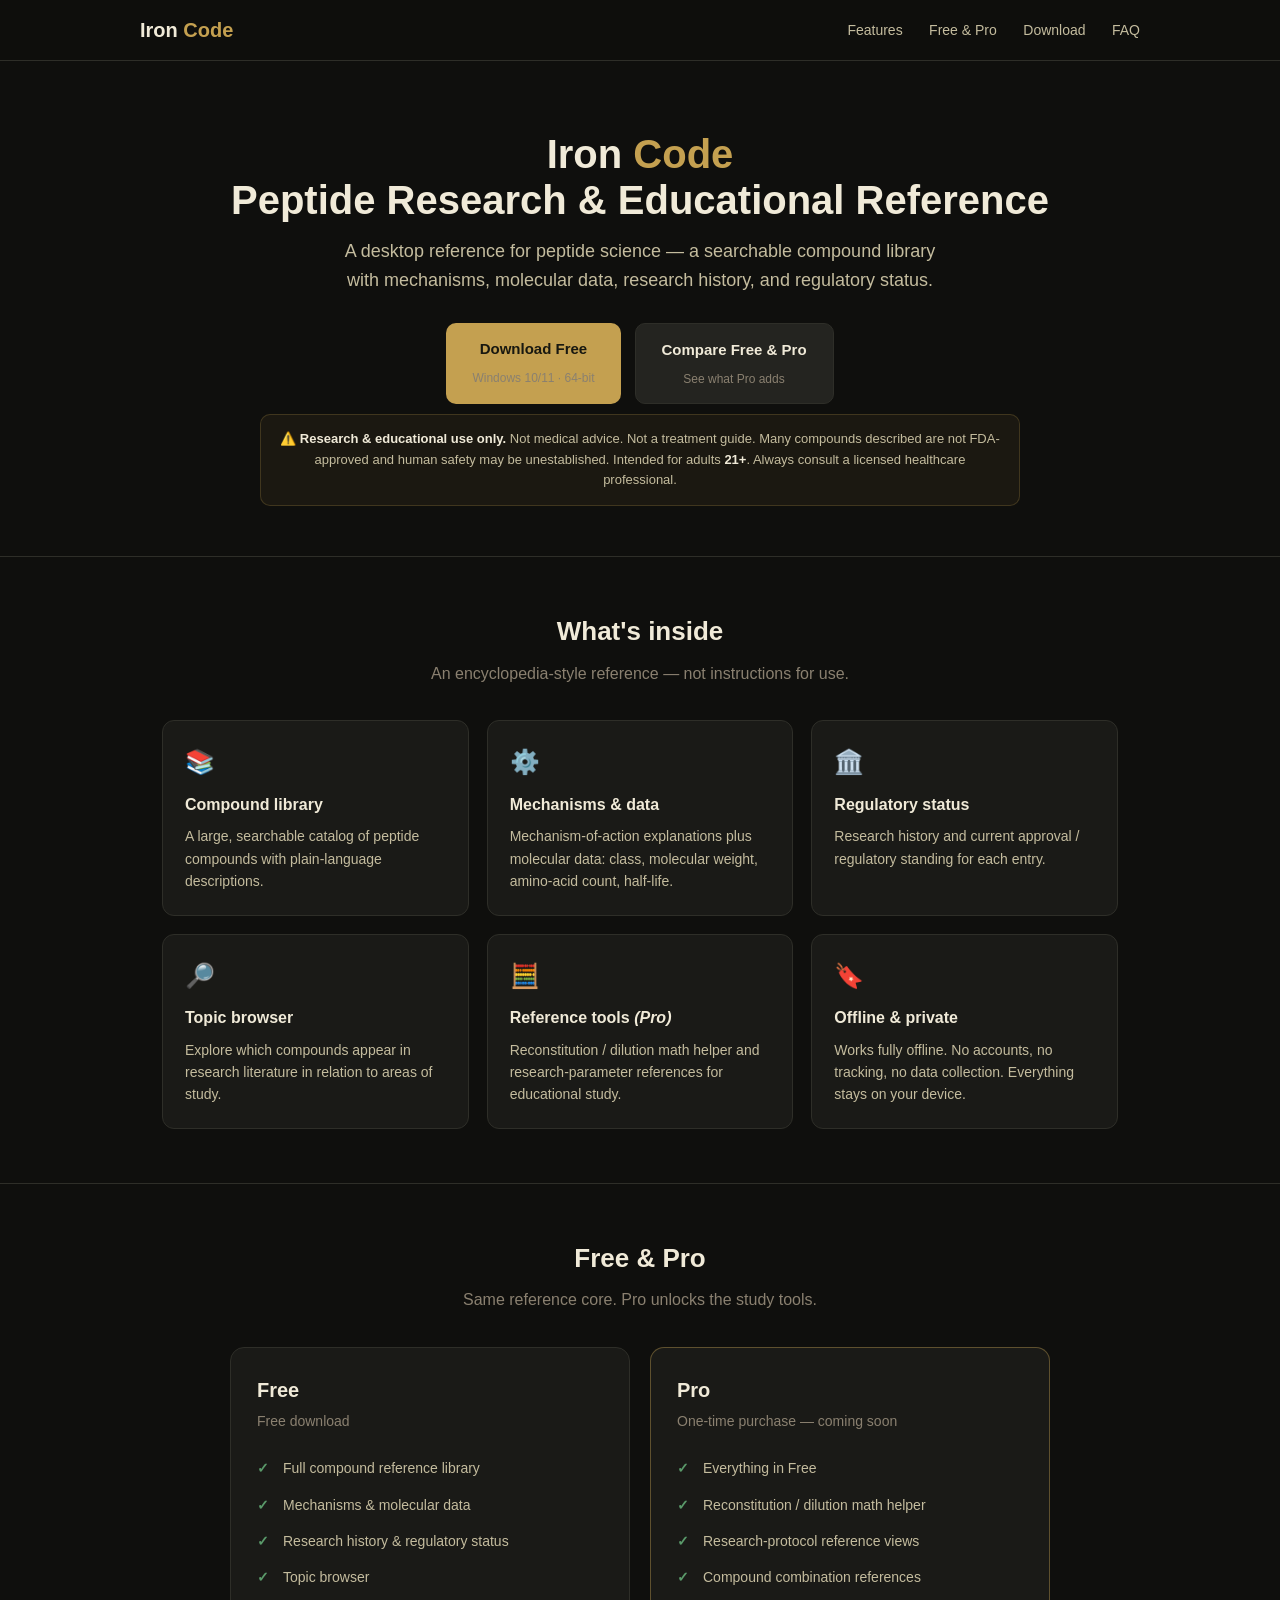
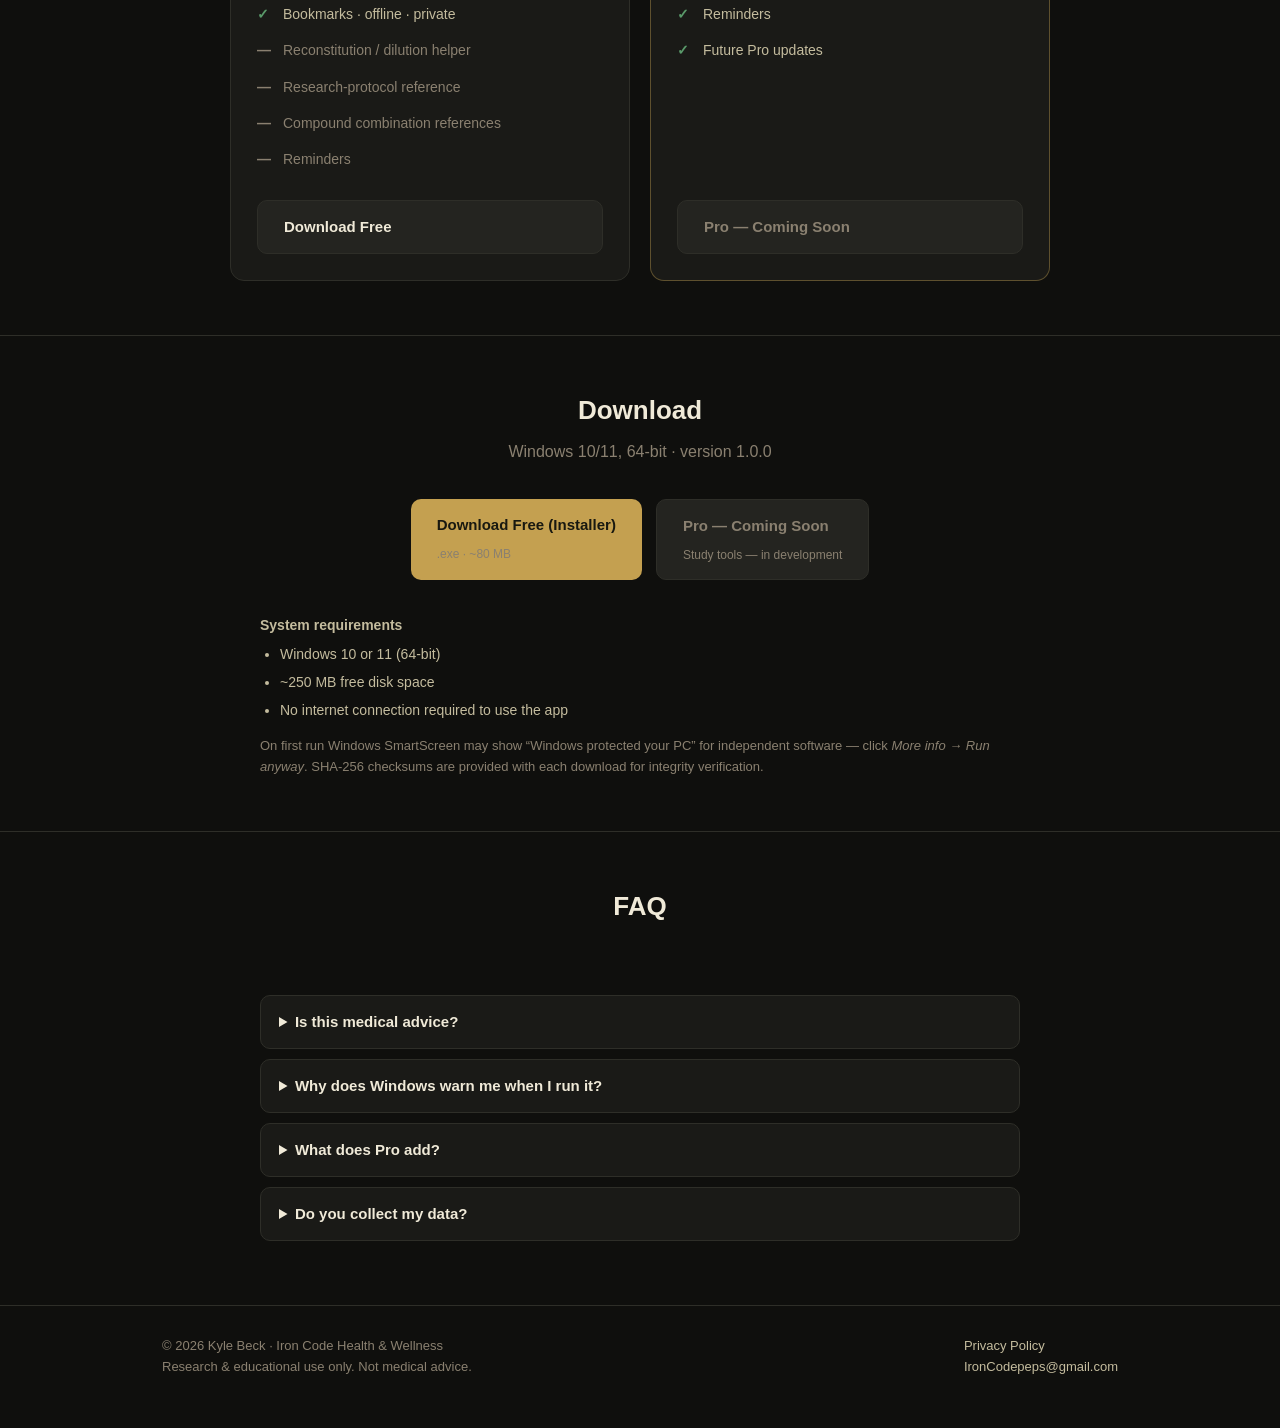
==== index.html @ ab2e9fc1 "Iron Code download site (free launch)" ====
<!DOCTYPE html>
<html lang="en">
<head>
<meta charset="utf-8">
<meta name="viewport" content="width=device-width, initial-scale=1">
<title>Iron Code — Peptide Research &amp; Educational Reference</title>
<meta name="description" content="Iron Code is a desktop reference application for peptide science: compound library, mechanisms, molecular data, and research context. Research and educational use only.">
<!--
  ============================================================
  PLACEHOLDERS TO FILL BEFORE GOING LIVE  (search for "TBD__")
    TBD__FREE_DOWNLOAD_URL   -> direct link to the free installer
                                (e.g. a GitHub Releases asset URL)
    TBD__BUY_URL             -> paid checkout link
                                (Lemon Squeezy / Gumroad / Stripe)
    TBD__VERSION             -> current app version shown to users
  The Free vs Paid feature split below is the recommended default
  (Free = educational reference, Paid = tools). Adjust the two
  <ul> lists in the "compare" section if you change the split.
  ============================================================
-->
<style>
  :root{
    --bg:#0f0f0d; --surface:#1a1a17; --surface2:#242420; --surface3:#2e2e28;
    --accent:#c4a050; --accent2:#d4b468; --text1:#f0ead8; --text2:#c4bc9e;
    --text3:#8a8070; --success:#5a9a6a;
  }
  *{box-sizing:border-box;margin:0;padding:0}
  html{scroll-behavior:smooth}
  body{
    background:var(--bg);color:var(--text1);
    font-family:-apple-system,BlinkMacSystemFont,'Segoe UI',Roboto,sans-serif;
    line-height:1.6;font-size:16px;
  }
  a{color:var(--accent);text-decoration:none}
  .wrap{max-width:1000px;margin:0 auto;padding:0 22px}
  header{
    position:sticky;top:0;z-index:10;backdrop-filter:blur(8px);
    background:rgba(15,15,13,.85);border-bottom:1px solid var(--surface3);
  }
  .nav{display:flex;align-items:center;justify-content:space-between;padding:14px 0}
  .logo{font-size:20px;font-weight:800;color:var(--text1)}
  .logo span{color:var(--accent)}
  .nav-links a{margin-left:22px;color:var(--text2);font-size:14px}
  .nav-links a:hover{color:var(--text1)}

  .hero{text-align:center;padding:70px 0 50px}
  .hero h1{font-size:40px;line-height:1.15;margin-bottom:14px}
  .hero h1 span{color:var(--accent)}
  .hero p.tag{font-size:18px;color:var(--text2);max-width:620px;margin:0 auto 28px}
  .cta{display:flex;gap:14px;justify-content:center;flex-wrap:wrap}
  .btn{
    display:inline-block;padding:14px 26px;border-radius:10px;font-weight:700;
    font-size:15px;cursor:pointer;border:none;transition:transform .08s,opacity .15s;
  }
  .btn:hover{transform:translateY(-1px);opacity:.92}
  .btn-primary{background:var(--accent);color:#181810}
  .btn-secondary{background:var(--surface2);color:var(--text1);border:1px solid var(--surface3)}
  .btn-disabled{background:var(--surface2);color:var(--text3);border:1px solid var(--surface3);cursor:default}
  .btn-disabled:hover{transform:none;opacity:1}
  .btn-sub{display:block;font-size:12px;font-weight:500;color:var(--text3);margin-top:8px}

  .disclaimer{
    background:rgba(196,160,80,.07);border:1px solid rgba(196,160,80,.22);
    border-radius:10px;padding:14px 18px;margin:10px auto 0;max-width:760px;
    font-size:13px;color:var(--text2)
  }
  .disclaimer strong{color:var(--text1)}

  section{padding:54px 0;border-top:1px solid var(--surface3)}
  h2{font-size:26px;margin-bottom:8px;text-align:center}
  .sub{color:var(--text3);text-align:center;margin-bottom:34px}

  .grid{display:grid;grid-template-columns:repeat(3,1fr);gap:18px}
  .card{
    background:var(--surface);border:1px solid var(--surface3);
    border-radius:12px;padding:22px
  }
  .card h3{font-size:16px;margin-bottom:8px;color:var(--text1)}
  .card p{font-size:14px;color:var(--text2)}
  .card .ic{font-size:24px;margin-bottom:10px}

  .compare{display:grid;grid-template-columns:1fr 1fr;gap:20px;max-width:820px;margin:0 auto}
  .tier{
    background:var(--surface);border:1px solid var(--surface3);
    border-radius:14px;padding:26px;display:flex;flex-direction:column
  }
  .tier.pro{border-color:rgba(196,160,80,.4)}
  .tier h3{font-size:20px;margin-bottom:4px}
  .tier .price{font-size:14px;color:var(--text3);margin-bottom:18px}
  .tier ul{list-style:none;margin:0 0 22px;flex:1}
  .tier li{font-size:14px;color:var(--text2);padding:7px 0 7px 26px;position:relative}
  .tier li::before{content:'✓';color:var(--success);position:absolute;left:0;font-weight:700}
  .tier li.no{color:var(--text3)}
  .tier li.no::before{content:'—';color:var(--text3)}

  .req{max-width:760px;margin:0 auto;font-size:14px;color:var(--text2)}
  .req li{margin:6px 0 6px 20px}
  .faq{max-width:760px;margin:0 auto}
  .faq details{
    background:var(--surface);border:1px solid var(--surface3);
    border-radius:10px;padding:14px 18px;margin-bottom:10px
  }
  .faq summary{cursor:pointer;font-weight:600;color:var(--text1);font-size:15px}
  .faq p{font-size:14px;color:var(--text2);margin-top:10px}

  footer{border-top:1px solid var(--surface3);padding:30px 0 50px;color:var(--text3);font-size:13px}
  footer a{color:var(--text2)}
  .foot-grid{display:flex;justify-content:space-between;flex-wrap:wrap;gap:16px}

  @media(max-width:760px){
    .grid{grid-template-columns:1fr}
    .compare{grid-template-columns:1fr}
    .hero h1{font-size:30px}
    .nav-links{display:none}
  }
</style>
</head>
<body>

<header>
  <div class="wrap nav">
    <div class="logo">Iron <span>Code</span></div>
    <nav class="nav-links">
      <a href="#features">Features</a>
      <a href="#pricing">Free &amp; Pro</a>
      <a href="#download">Download</a>
      <a href="#faq">FAQ</a>
    </nav>
  </div>
</header>

<main>

  <!-- HERO -->
  <div class="wrap hero">
    <h1>Iron <span>Code</span><br>Peptide Research &amp; Educational Reference</h1>
    <p class="tag">A desktop reference for peptide science — a searchable
      compound library with mechanisms, molecular data, research history,
      and regulatory status.</p>
    <div class="cta">
      <a class="btn btn-primary" href="#download">
        Download Free
        <span class="btn-sub">Windows 10/11 · 64-bit</span>
      </a>
      <a class="btn btn-secondary" href="#pricing">
        Compare Free &amp; Pro
        <span class="btn-sub">See what Pro adds</span>
      </a>
    </div>
    <div class="disclaimer">
      ⚠️ <strong>Research &amp; educational use only.</strong> Not medical
      advice. Not a treatment guide. Many compounds described are not
      FDA-approved and human safety may be unestablished. Intended for
      adults <strong>21+</strong>. Always consult a licensed healthcare
      professional.
    </div>
  </div>

  <!-- FEATURES -->
  <section id="features">
    <div class="wrap">
      <h2>What's inside</h2>
      <p class="sub">An encyclopedia-style reference — not instructions for use.</p>
      <div class="grid">
        <div class="card"><div class="ic">📚</div><h3>Compound library</h3>
          <p>A large, searchable catalog of peptide compounds with
          plain-language descriptions.</p></div>
        <div class="card"><div class="ic">⚙️</div><h3>Mechanisms &amp; data</h3>
          <p>Mechanism-of-action explanations plus molecular data: class,
          molecular weight, amino-acid count, half-life.</p></div>
        <div class="card"><div class="ic">🏛️</div><h3>Regulatory status</h3>
          <p>Research history and current approval / regulatory standing
          for each entry.</p></div>
        <div class="card"><div class="ic">🔎</div><h3>Topic browser</h3>
          <p>Explore which compounds appear in research literature in
          relation to areas of study.</p></div>
        <div class="card"><div class="ic">🧮</div><h3>Reference tools <em>(Pro)</em></h3>
          <p>Reconstitution / dilution math helper and research-parameter
          references for educational study.</p></div>
        <div class="card"><div class="ic">🔖</div><h3>Offline &amp; private</h3>
          <p>Works fully offline. No accounts, no tracking, no data
          collection. Everything stays on your device.</p></div>
      </div>
    </div>
  </section>

  <!-- PRICING / FREE vs PRO -->
  <section id="pricing">
    <div class="wrap">
      <h2>Free &amp; Pro</h2>
      <p class="sub">Same reference core. Pro unlocks the study tools.</p>
      <!-- ADJUST THESE TWO LISTS IF THE FREE/PAID SPLIT CHANGES -->
      <div class="compare">
        <div class="tier">
          <h3>Free</h3>
          <div class="price">Free download</div>
          <ul>
            <li>Full compound reference library</li>
            <li>Mechanisms &amp; molecular data</li>
            <li>Research history &amp; regulatory status</li>
            <li>Topic browser</li>
            <li>Bookmarks · offline · private</li>
            <li class="no">Reconstitution / dilution helper</li>
            <li class="no">Research-protocol reference</li>
            <li class="no">Compound combination references</li>
            <li class="no">Reminders</li>
          </ul>
          <a class="btn btn-secondary" href="#download">Download Free</a>
        </div>
        <div class="tier pro">
          <h3>Pro</h3>
          <div class="price">One-time purchase — coming soon</div>
          <ul>
            <li>Everything in Free</li>
            <li>Reconstitution / dilution math helper</li>
            <li>Research-protocol reference views</li>
            <li>Compound combination references</li>
            <li>Reminders</li>
            <li>Future Pro updates</li>
          </ul>
          <!-- PAID-CTA: when checkout is ready, restore the line below and remove the "Coming soon" span:
          <a class="btn btn-primary" href="TBD__BUY_URL">Get Pro</a> -->
          <span class="btn btn-disabled">Pro — Coming Soon</span>
        </div>
      </div>
    </div>
  </section>

  <!-- DOWNLOAD -->
  <section id="download">
    <div class="wrap">
      <h2>Download</h2>
      <p class="sub">Windows 10/11, 64-bit · version 1.0.0</p>
      <div class="cta">
        <a class="btn btn-primary" href="https://github.com/ironcodepeps/iron-code-releases/releases/latest/download/IronCode-Free-Setup.exe">
          Download Free (Installer)
          <span class="btn-sub">.exe · ~80 MB</span>
        </a>
        <!-- PAID-CTA: when checkout is ready, restore the anchor below and remove the "Coming soon" span:
        <a class="btn btn-secondary" href="TBD__BUY_URL">Get Pro<span class="btn-sub">Unlocks study tools</span></a> -->
        <span class="btn btn-disabled">
          Pro — Coming Soon
          <span class="btn-sub">Study tools — in development</span>
        </span>
      </div>
      <div style="margin-top:34px" class="req">
        <strong>System requirements</strong>
        <ul>
          <li>Windows 10 or 11 (64-bit)</li>
          <li>~250 MB free disk space</li>
          <li>No internet connection required to use the app</li>
        </ul>
        <p style="margin-top:14px;color:var(--text3);font-size:13px">
          On first run Windows SmartScreen may show
          “Windows protected your PC” for independent software — click
          <em>More info → Run anyway</em>. SHA-256 checksums are provided
          with each download for integrity verification.
        </p>
      </div>
    </div>
  </section>

  <!-- FAQ -->
  <section id="faq">
    <div class="wrap">
      <h2>FAQ</h2>
      <p class="sub">&nbsp;</p>
      <div class="faq">
        <details>
          <summary>Is this medical advice?</summary>
          <p>No. Iron Code is a research and educational reference only.
          It is not medical advice, not a treatment guide, and not a
          substitute for a licensed healthcare professional. Many
          compounds described are not FDA-approved. It is intended for
          adults 21 or older.</p>
        </details>
        <details>
          <summary>Why does Windows warn me when I run it?</summary>
          <p>Independent software without an expensive code-signing
          reputation triggers SmartScreen’s “Windows protected your PC”
          prompt. Click <em>More info → Run anyway</em>. Verify the
          download with the provided SHA-256 checksum if you want
          assurance the file is intact.</p>
        </details>
        <details>
          <summary>What does Pro add?</summary>
          <p>Pro (coming soon) will unlock the study tools
          (reconstitution/dilution math helper, research-protocol
          reference views, compound combination references, and
          reminders). The full reference library is available now in the
          free version.</p>
        </details>
        <details>
          <summary>Do you collect my data?</summary>
          <p>No. The app works fully offline with no accounts, analytics,
          or tracking. See the
          <a href="https://ironcodepeps.github.io/iron-code-privacy/">privacy policy</a>.</p>
        </details>
      </div>
    </div>
  </section>

</main>

<footer>
  <div class="wrap foot-grid">
    <div>© 2026 Kyle Beck · Iron Code Health &amp; Wellness<br>
      Research &amp; educational use only. Not medical advice.</div>
    <div>
      <a href="https://ironcodepeps.github.io/iron-code-privacy/">Privacy Policy</a><br>
      <a href="mailto:IronCodepeps@gmail.com">IronCodepeps@gmail.com</a>
    </div>
  </div>
</footer>

</body>
</html>
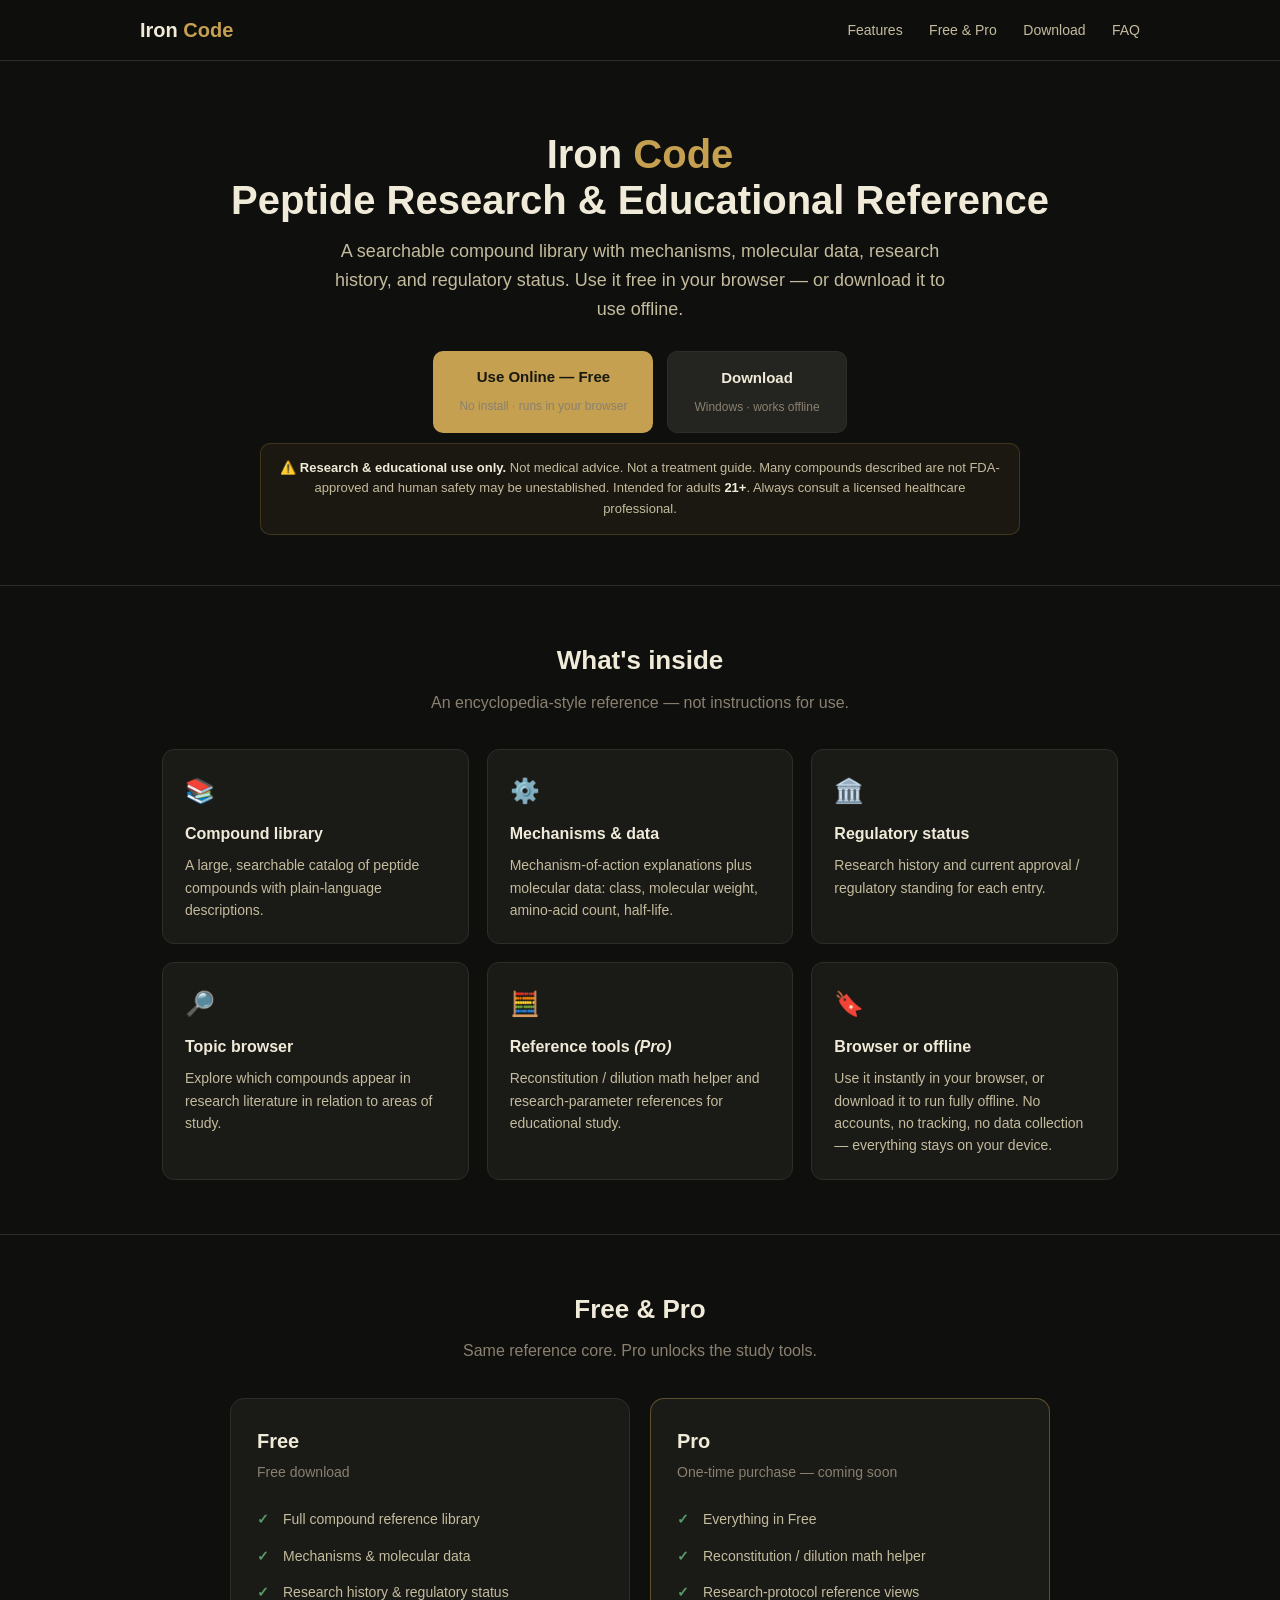
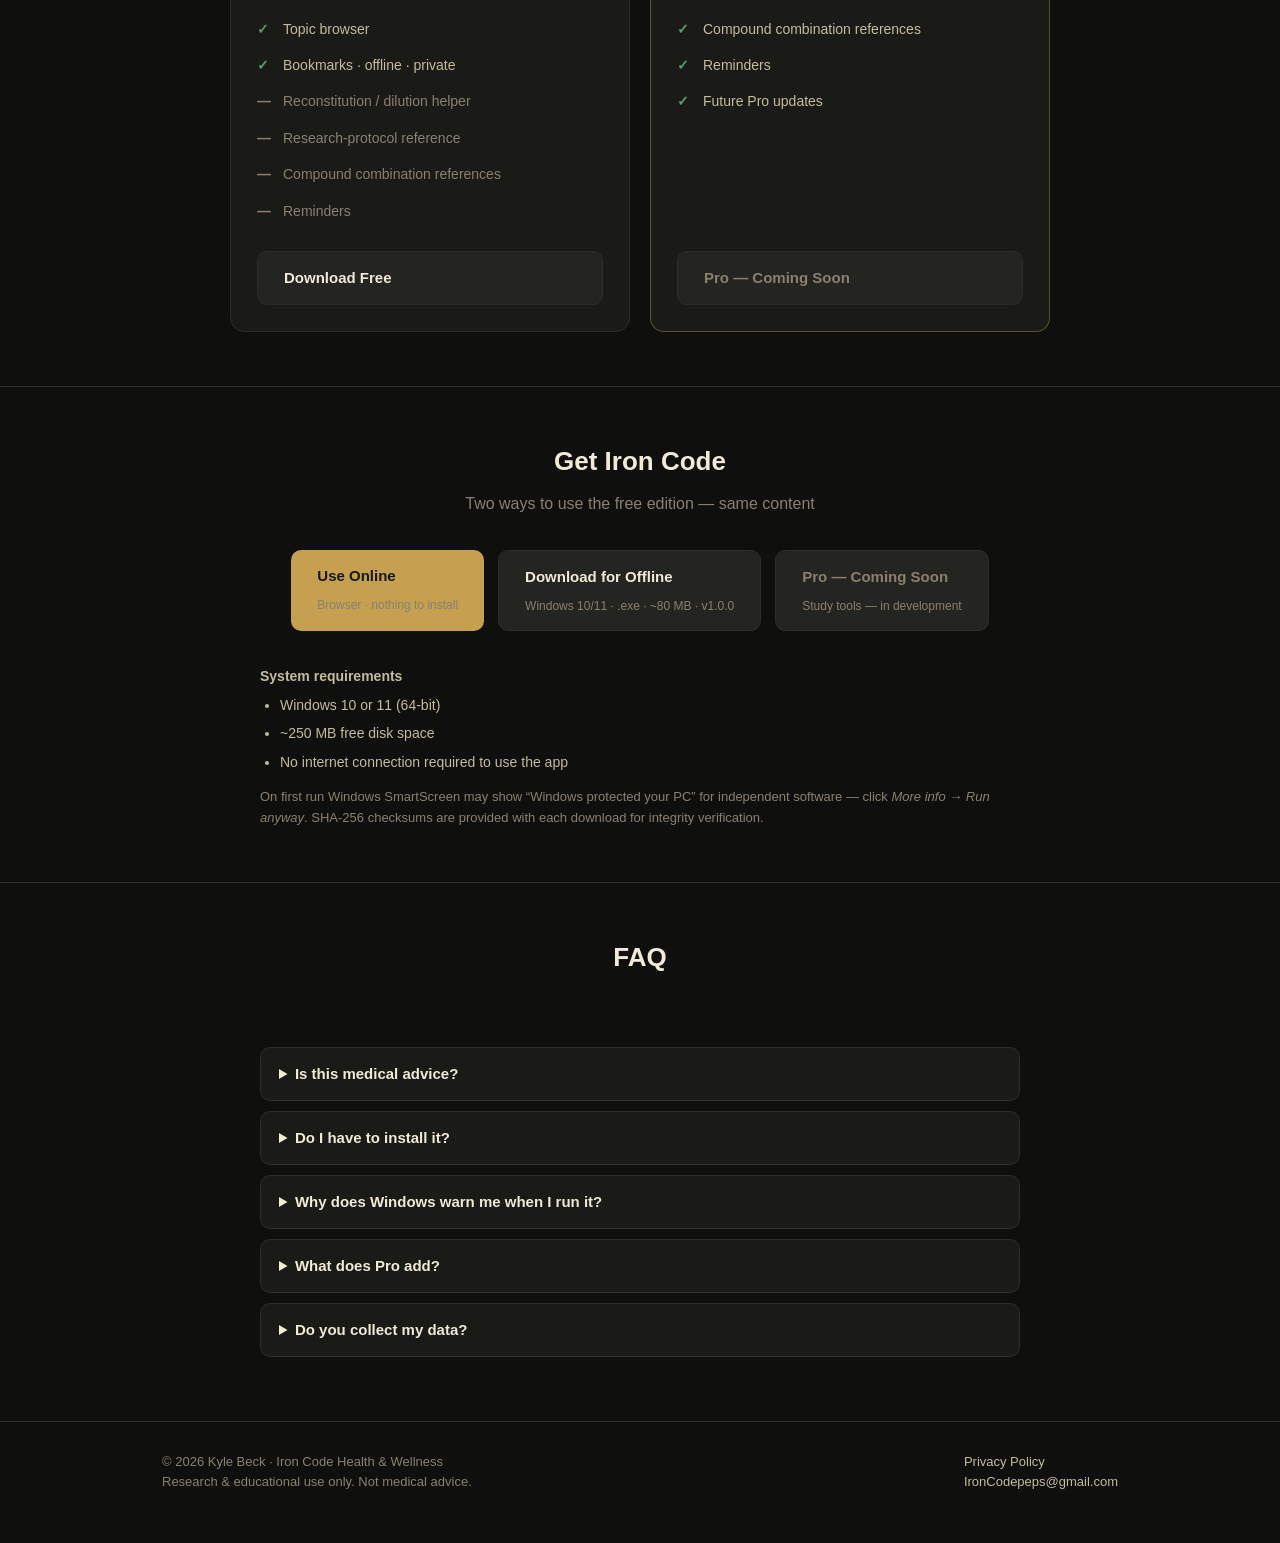
==== commit 6f9fb3ab: "Add hosted free web app at /app/ + dual online/download CTAs" ====
--- a/index.html
+++ b/index.html
@@ -134,17 +134,17 @@
   <!-- HERO -->
   <div class="wrap hero">
     <h1>Iron <span>Code</span><br>Peptide Research &amp; Educational Reference</h1>
-    <p class="tag">A desktop reference for peptide science — a searchable
-      compound library with mechanisms, molecular data, research history,
-      and regulatory status.</p>
+    <p class="tag">A searchable compound library with mechanisms,
+      molecular data, research history, and regulatory status.
+      Use it free in your browser — or download it to use offline.</p>
     <div class="cta">
-      <a class="btn btn-primary" href="#download">
-        Download Free
-        <span class="btn-sub">Windows 10/11 · 64-bit</span>
+      <a class="btn btn-primary" href="app/">
+        Use Online — Free
+        <span class="btn-sub">No install · runs in your browser</span>
       </a>
-      <a class="btn btn-secondary" href="#pricing">
-        Compare Free &amp; Pro
-        <span class="btn-sub">See what Pro adds</span>
+      <a class="btn btn-secondary" href="#download">
+        Download
+        <span class="btn-sub">Windows · works offline</span>
       </a>
     </div>
     <div class="disclaimer">
@@ -177,9 +177,10 @@
         <div class="card"><div class="ic">🧮</div><h3>Reference tools <em>(Pro)</em></h3>
           <p>Reconstitution / dilution math helper and research-parameter
           references for educational study.</p></div>
-        <div class="card"><div class="ic">🔖</div><h3>Offline &amp; private</h3>
-          <p>Works fully offline. No accounts, no tracking, no data
-          collection. Everything stays on your device.</p></div>
+        <div class="card"><div class="ic">🔖</div><h3>Browser or offline</h3>
+          <p>Use it instantly in your browser, or download it to run
+          fully offline. No accounts, no tracking, no data collection —
+          everything stays on your device.</p></div>
       </div>
     </div>
   </section>
@@ -229,12 +230,16 @@
   <!-- DOWNLOAD -->
   <section id="download">
     <div class="wrap">
-      <h2>Download</h2>
-      <p class="sub">Windows 10/11, 64-bit · version 1.0.0</p>
+      <h2>Get Iron Code</h2>
+      <p class="sub">Two ways to use the free edition — same content</p>
       <div class="cta">
-        <a class="btn btn-primary" href="https://github.com/ironcodepeps/iron-code-releases/releases/latest/download/IronCode-Free-Setup.exe">
-          Download Free (Installer)
-          <span class="btn-sub">.exe · ~80 MB</span>
+        <a class="btn btn-primary" href="app/">
+          Use Online
+          <span class="btn-sub">Browser · nothing to install</span>
+        </a>
+        <a class="btn btn-secondary" href="https://github.com/ironcodepeps/iron-code-releases/releases/latest/download/IronCode-Free-Setup.exe">
+          Download for Offline
+          <span class="btn-sub">Windows 10/11 · .exe · ~80 MB · v1.0.0</span>
         </a>
         <!-- PAID-CTA: when checkout is ready, restore the anchor below and remove the "Coming soon" span:
         <a class="btn btn-secondary" href="TBD__BUY_URL">Get Pro<span class="btn-sub">Unlocks study tools</span></a> -->
@@ -275,6 +280,13 @@
           adults 21 or older.</p>
         </details>
         <details>
+          <summary>Do I have to install it?</summary>
+          <p>No. You can use the full free edition directly in your
+          browser — nothing to install. The download is only if you want
+          to run it offline as a desktop app. Both are the same free
+          edition with the same content.</p>
+        </details>
+        <details>
           <summary>Why does Windows warn me when I run it?</summary>
           <p>Independent software without an expensive code-signing
           reputation triggers SmartScreen’s “Windows protected your PC”
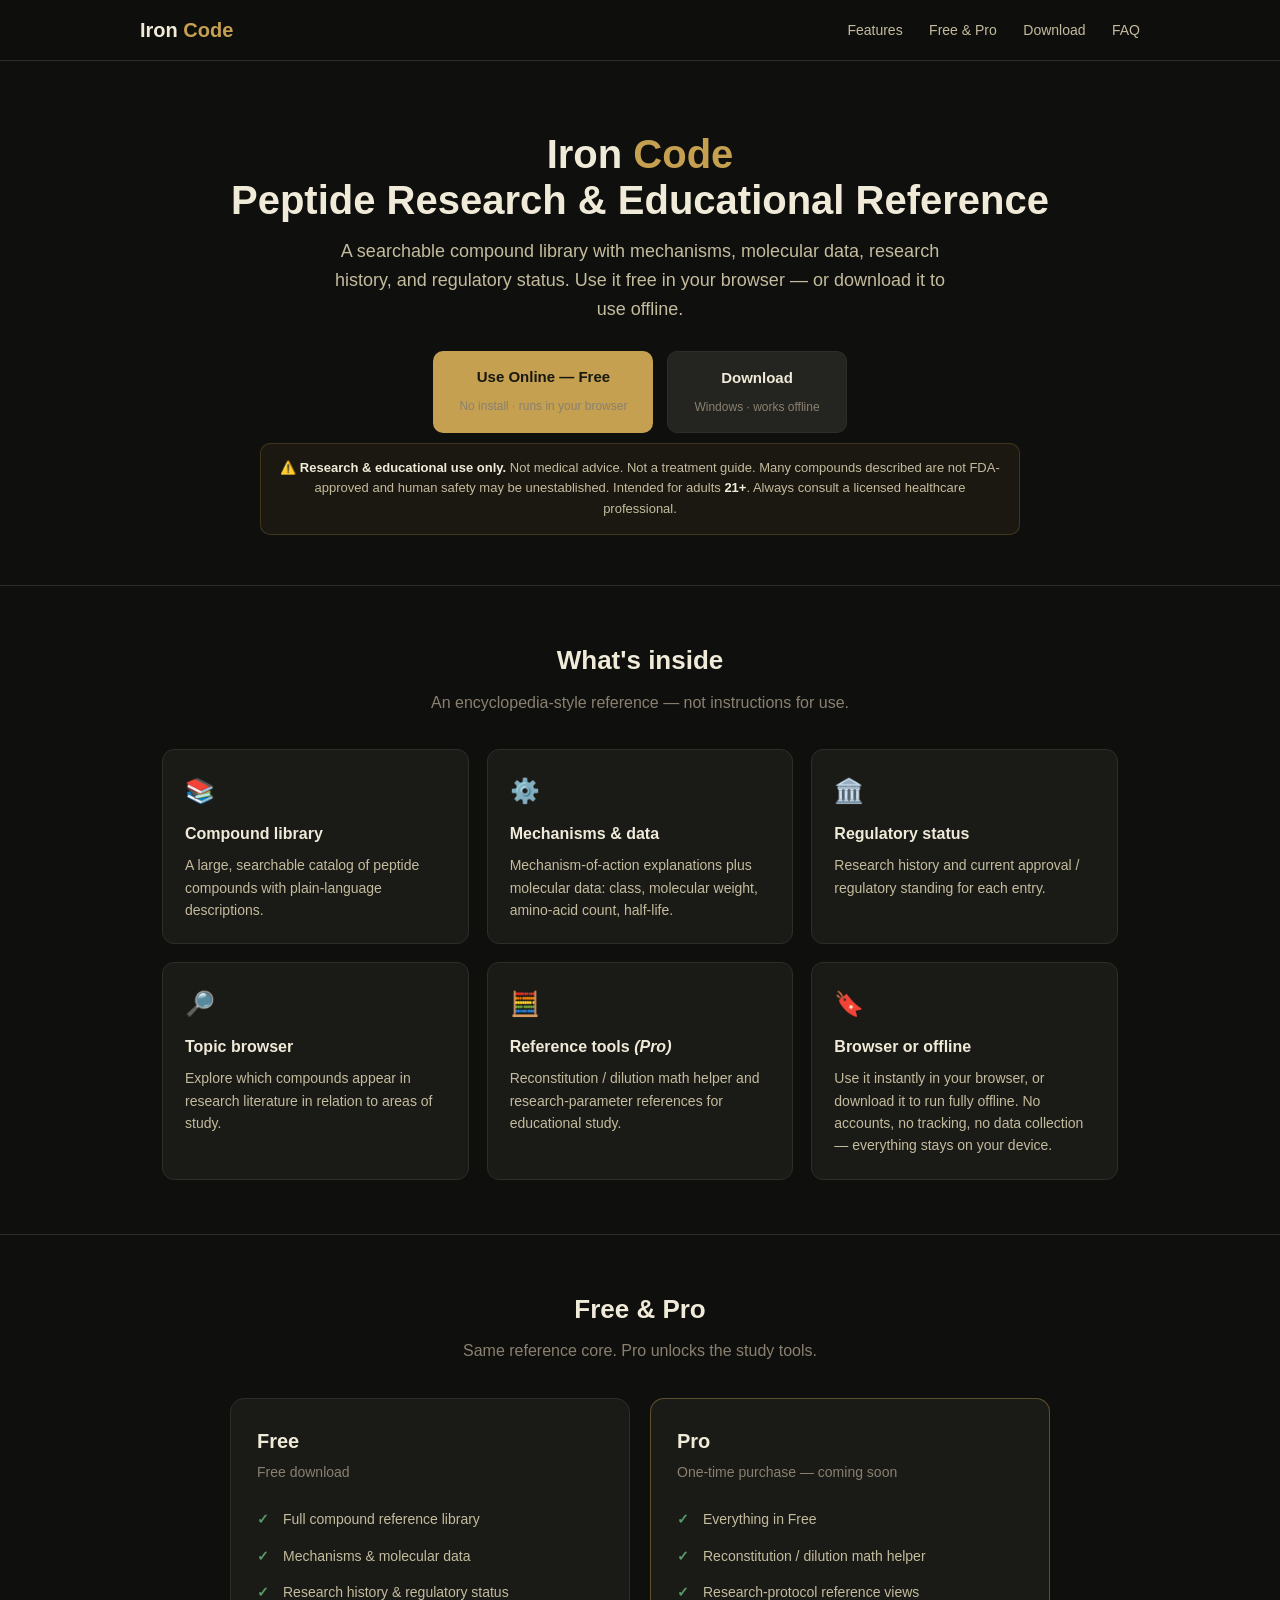
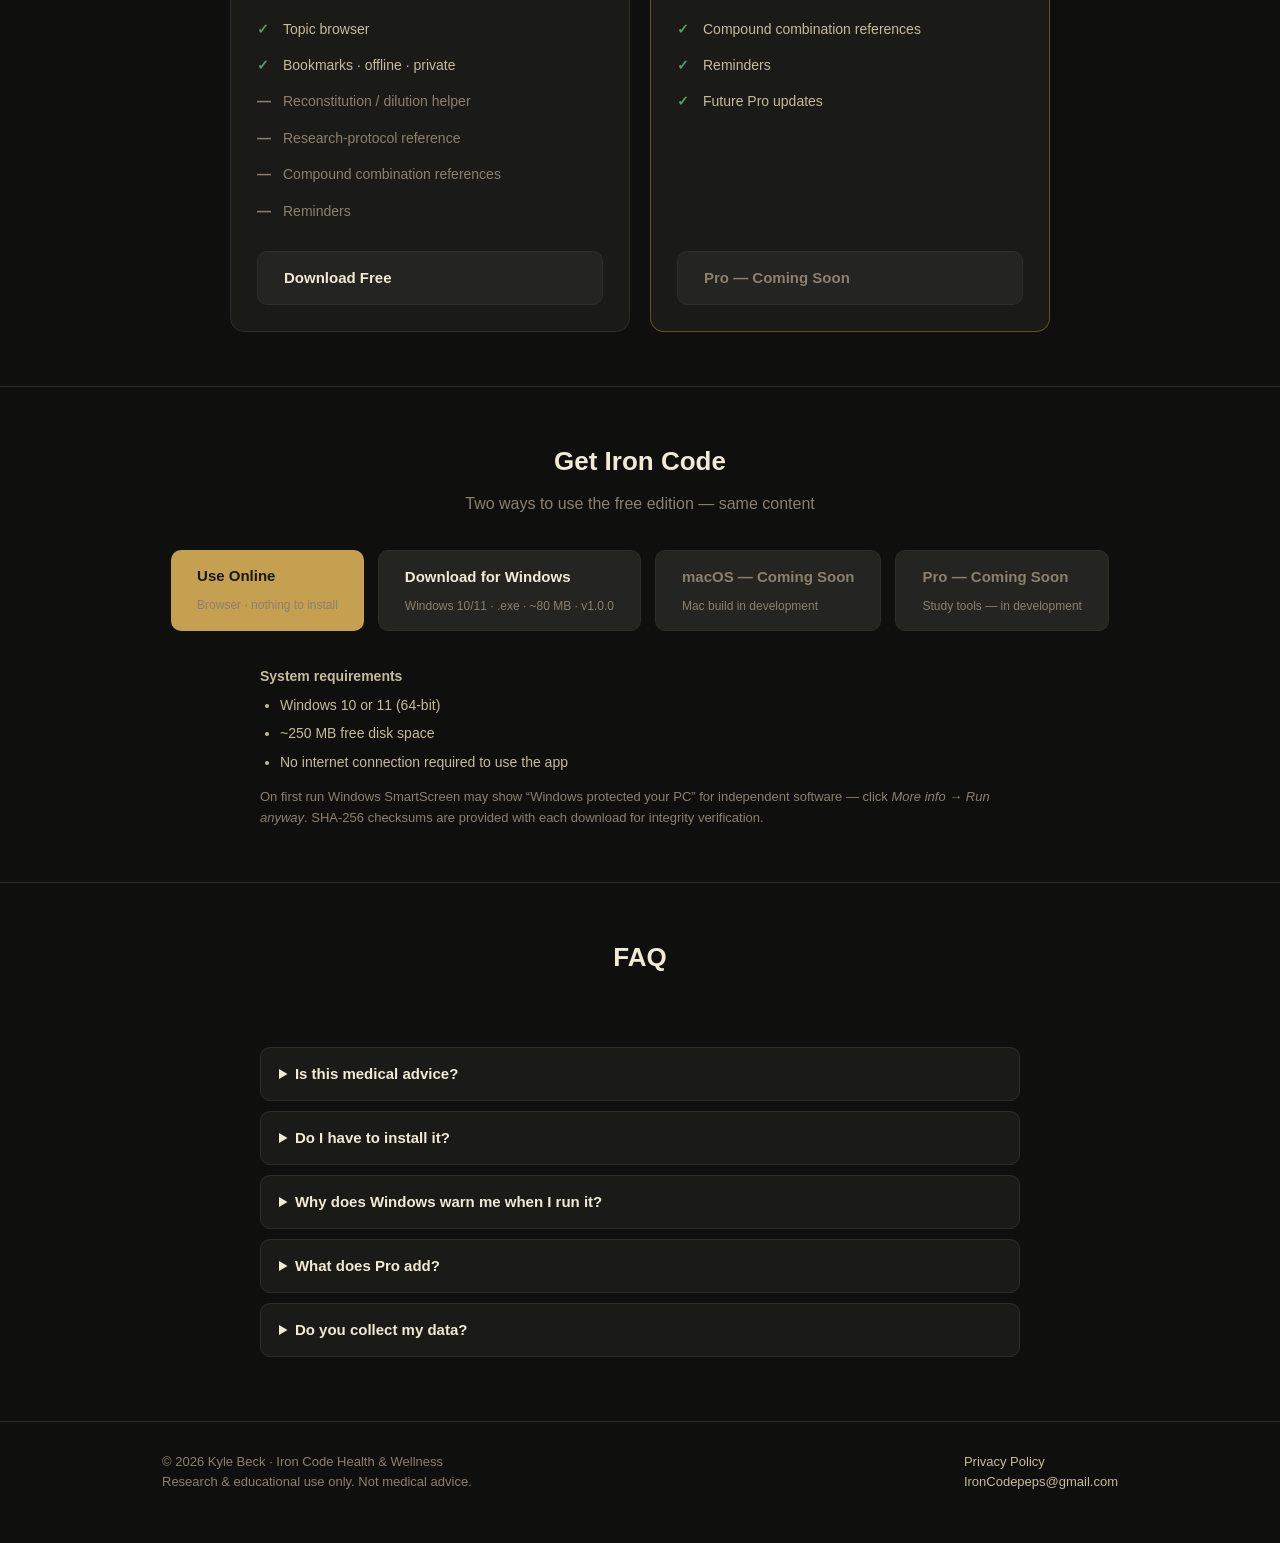
==== commit 01a3e27a: "Add 'macOS - Coming Soon' download placeholder" ====
--- a/index.html
+++ b/index.html
@@ -238,9 +238,15 @@
           <span class="btn-sub">Browser · nothing to install</span>
         </a>
         <a class="btn btn-secondary" href="https://github.com/ironcodepeps/iron-code-releases/releases/latest/download/IronCode-Free-Setup.exe">
-          Download for Offline
+          Download for Windows
           <span class="btn-sub">Windows 10/11 · .exe · ~80 MB · v1.0.0</span>
         </a>
+        <!-- MAC-CTA: when a macOS build exists, replace this span with:
+        <a class="btn btn-secondary" href="https://github.com/ironcodepeps/iron-code-releases/releases/latest/download/IronCode-Free.dmg">Download for macOS<span class="btn-sub">.dmg</span></a> -->
+        <span class="btn btn-disabled">
+          macOS — Coming Soon
+          <span class="btn-sub">Mac build in development</span>
+        </span>
         <!-- PAID-CTA: when checkout is ready, restore the anchor below and remove the "Coming soon" span:
         <a class="btn btn-secondary" href="TBD__BUY_URL">Get Pro<span class="btn-sub">Unlocks study tools</span></a> -->
         <span class="btn btn-disabled">
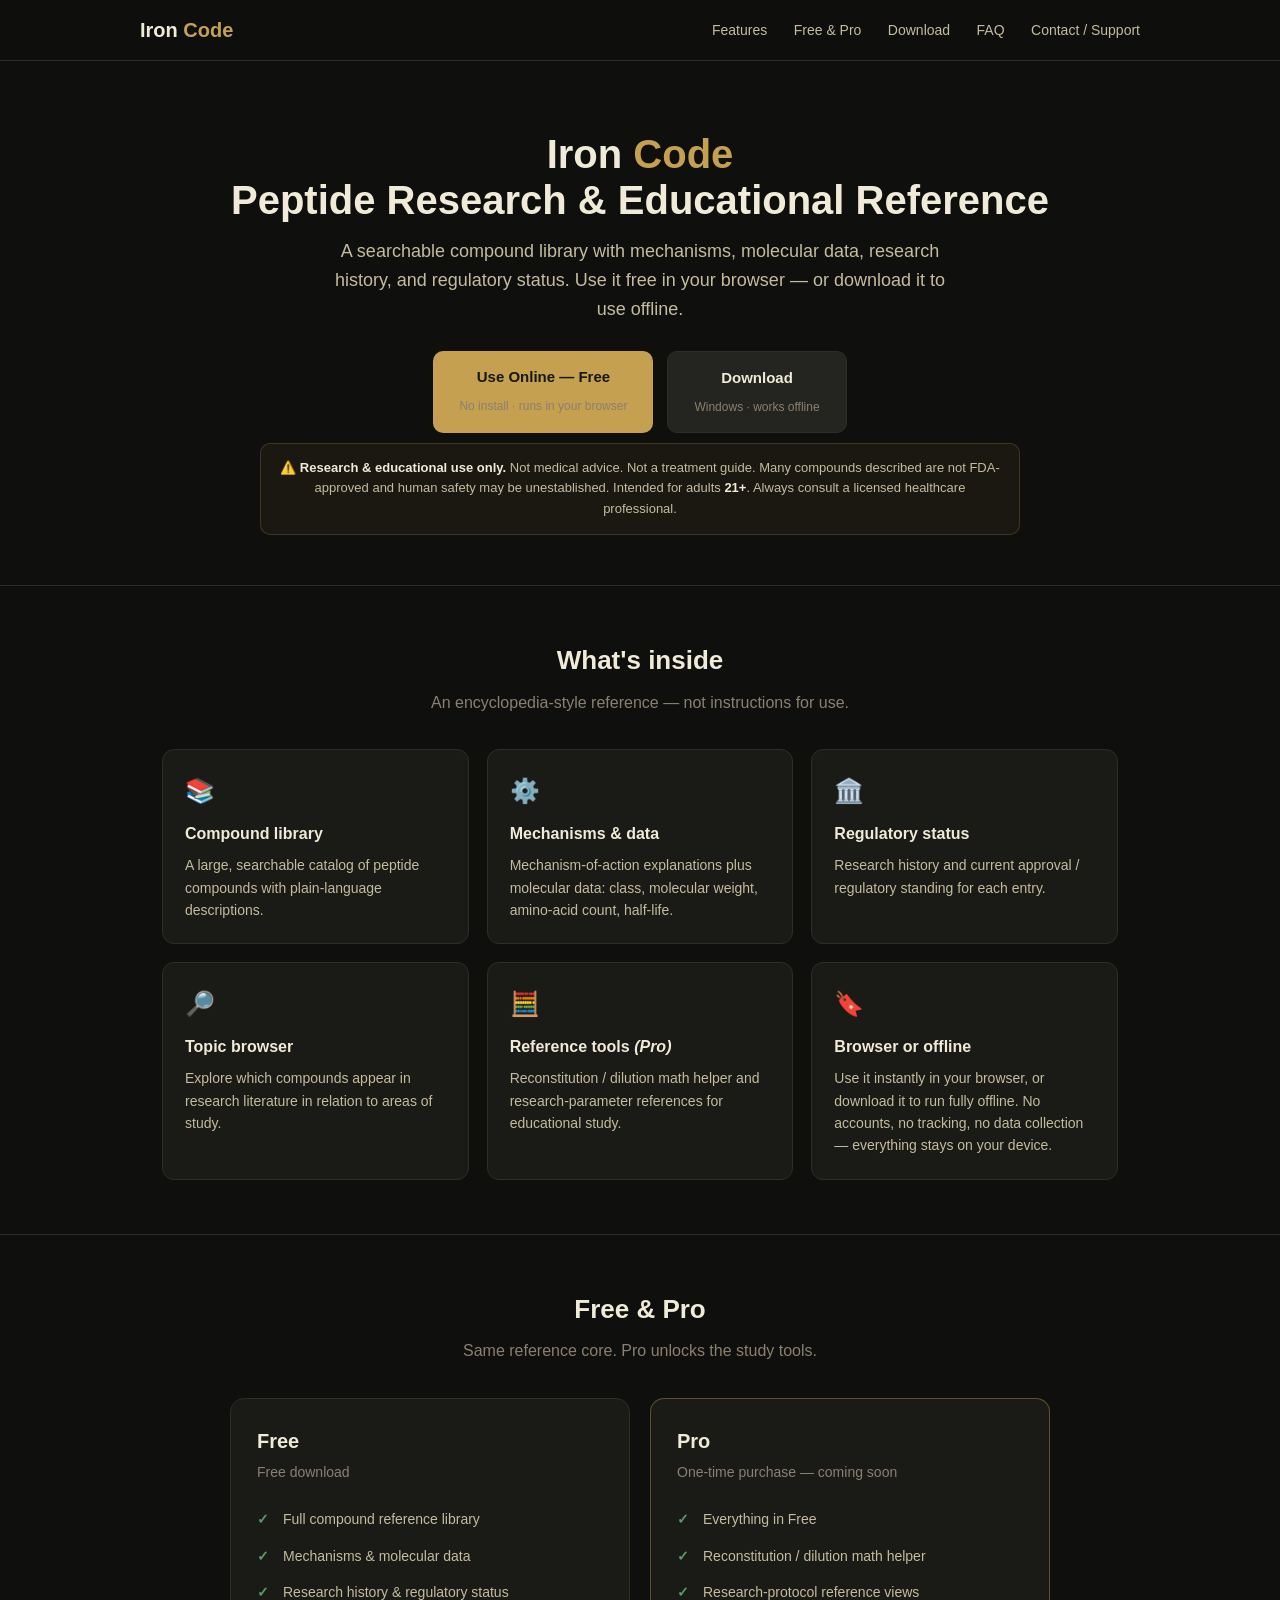
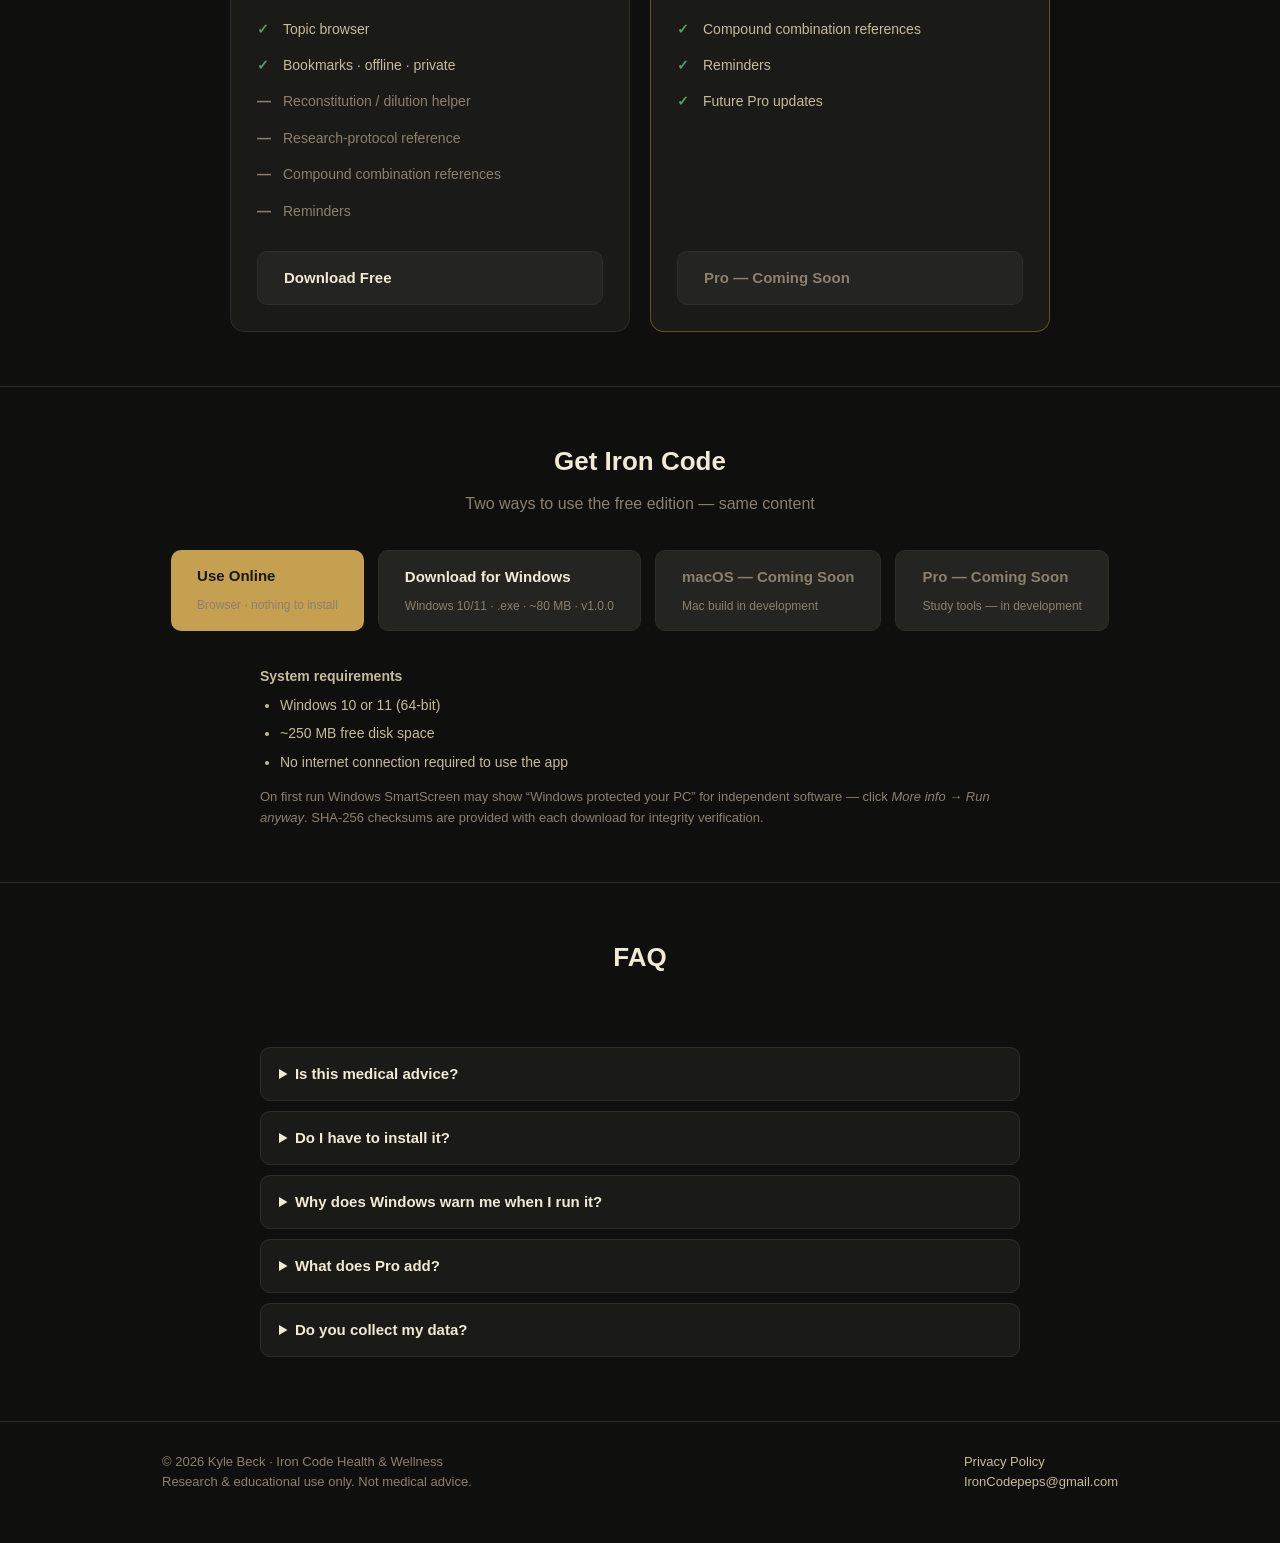
==== commit ae887173: "Add visible Contact / Support link to header nav" ====
--- a/index.html
+++ b/index.html
@@ -125,6 +125,7 @@
       <a href="#pricing">Free &amp; Pro</a>
       <a href="#download">Download</a>
       <a href="#faq">FAQ</a>
+      <a href="mailto:IronCodepeps@gmail.com">Contact&nbsp;/&nbsp;Support</a>
     </nav>
   </div>
 </header>
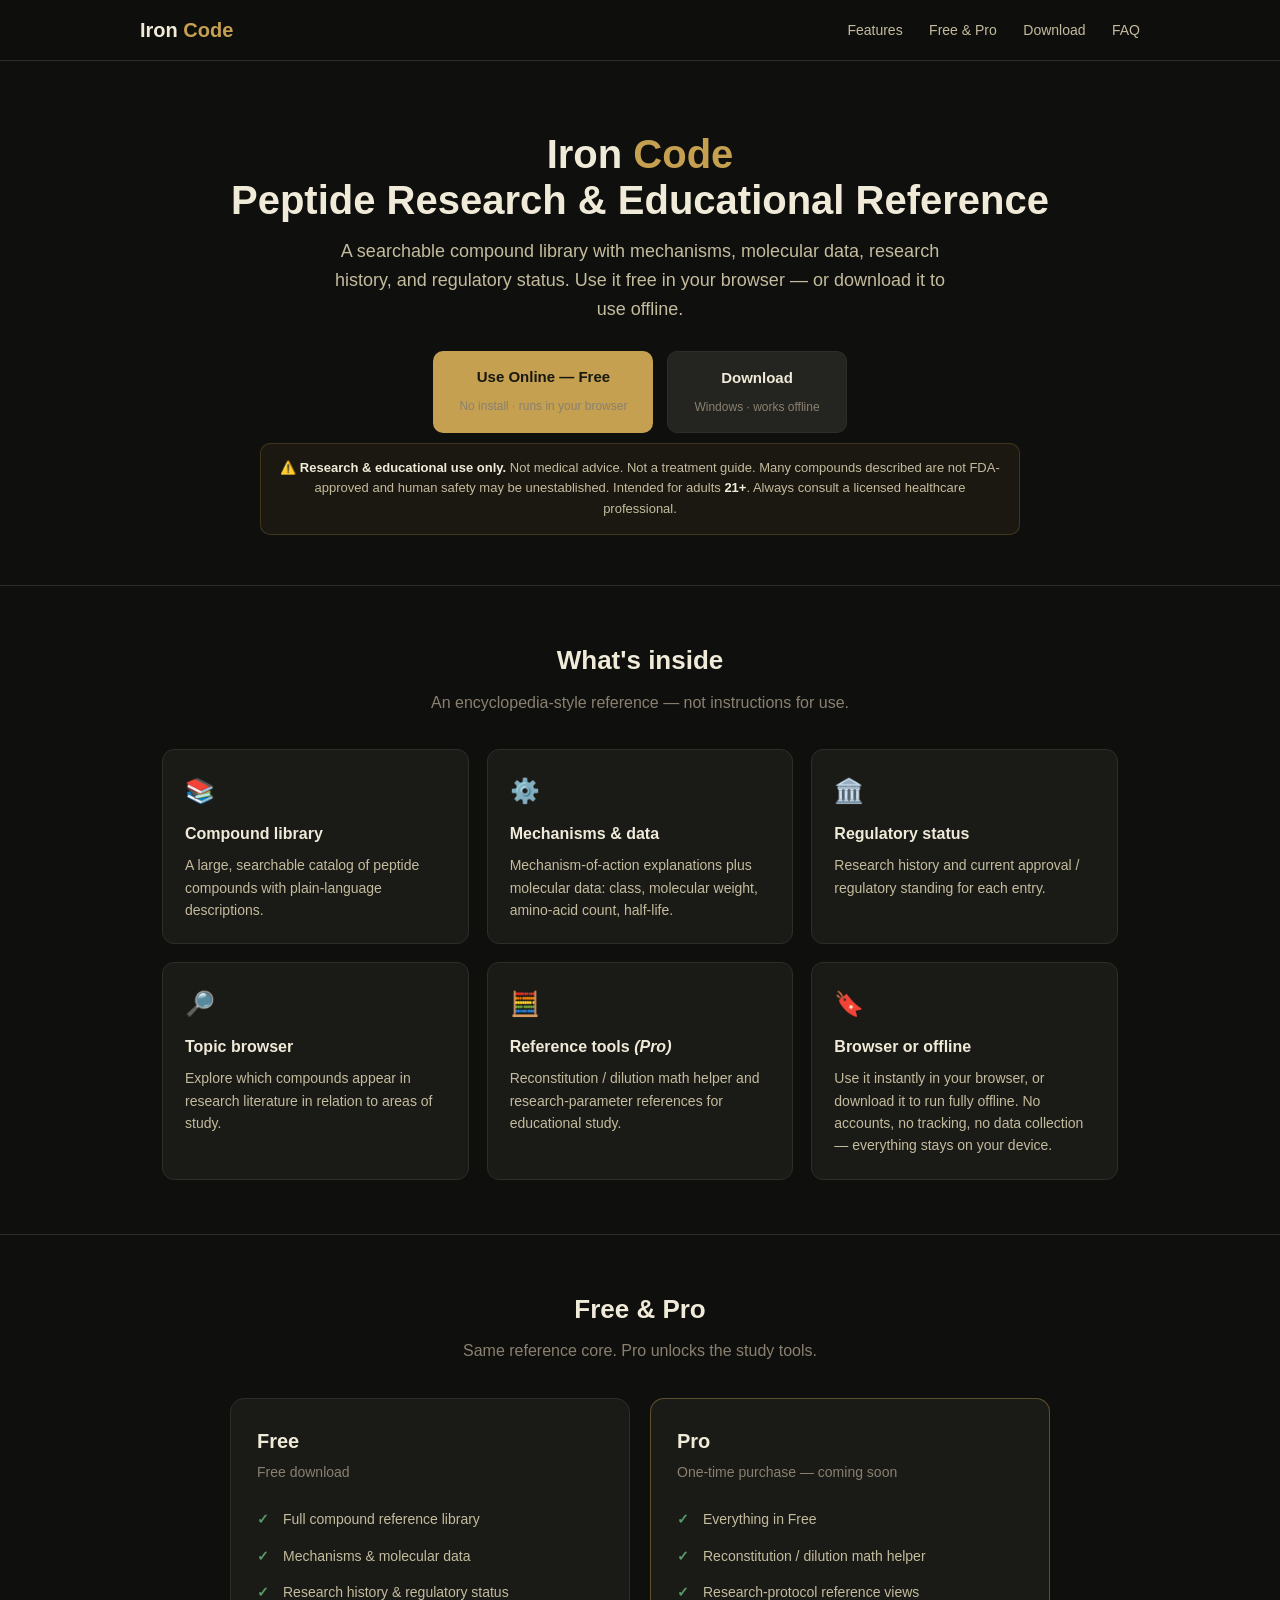
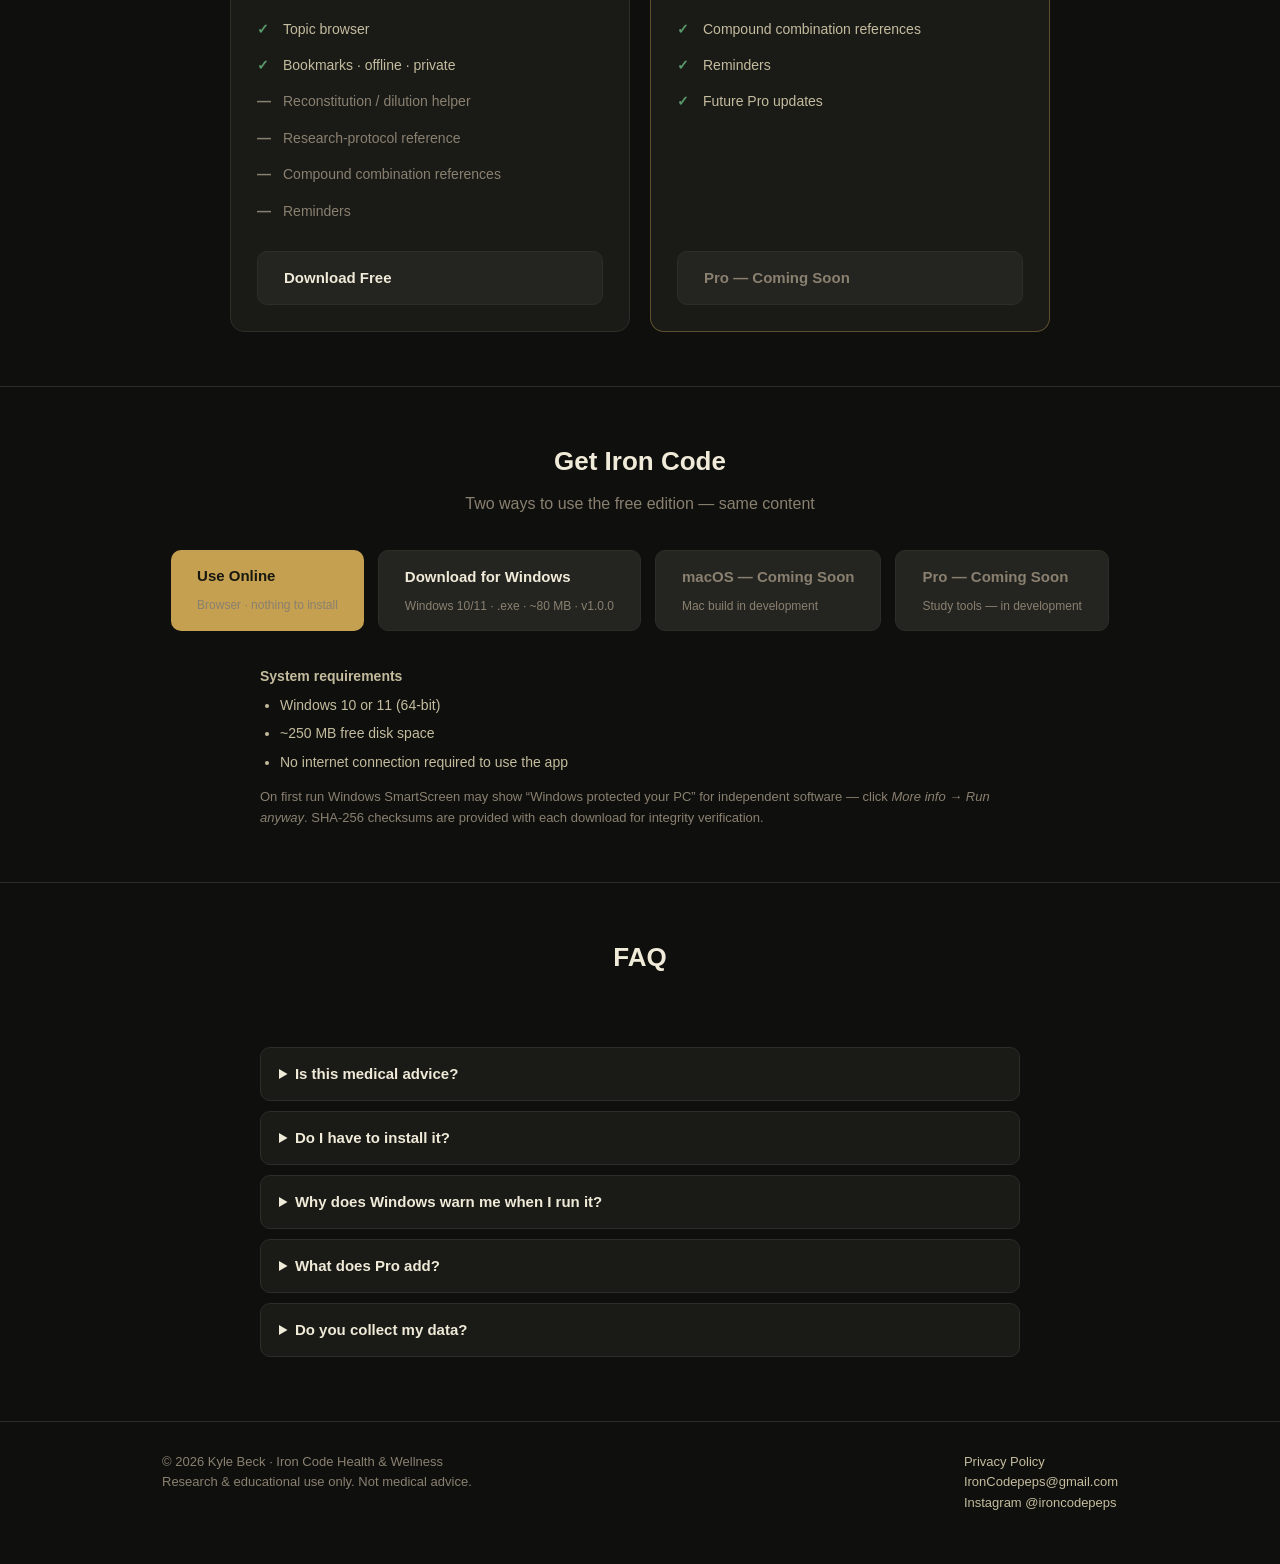
==== commit dd5e94db: "Add Instagram @ironcodepeps link to site footer" ====
--- a/index.html
+++ b/index.html
@@ -125,7 +125,6 @@
       <a href="#pricing">Free &amp; Pro</a>
       <a href="#download">Download</a>
       <a href="#faq">FAQ</a>
-      <a href="mailto:IronCodepeps@gmail.com">Contact&nbsp;/&nbsp;Support</a>
     </nav>
   </div>
 </header>
@@ -327,7 +326,8 @@
       Research &amp; educational use only. Not medical advice.</div>
     <div>
       <a href="https://ironcodepeps.github.io/iron-code-privacy/">Privacy Policy</a><br>
-      <a href="mailto:IronCodepeps@gmail.com">IronCodepeps@gmail.com</a>
+      <a href="mailto:IronCodepeps@gmail.com">IronCodepeps@gmail.com</a><br>
+      <a href="https://instagram.com/ironcodepeps" rel="noopener" target="_blank">Instagram&nbsp;@ironcodepeps</a>
     </div>
   </div>
 </footer>
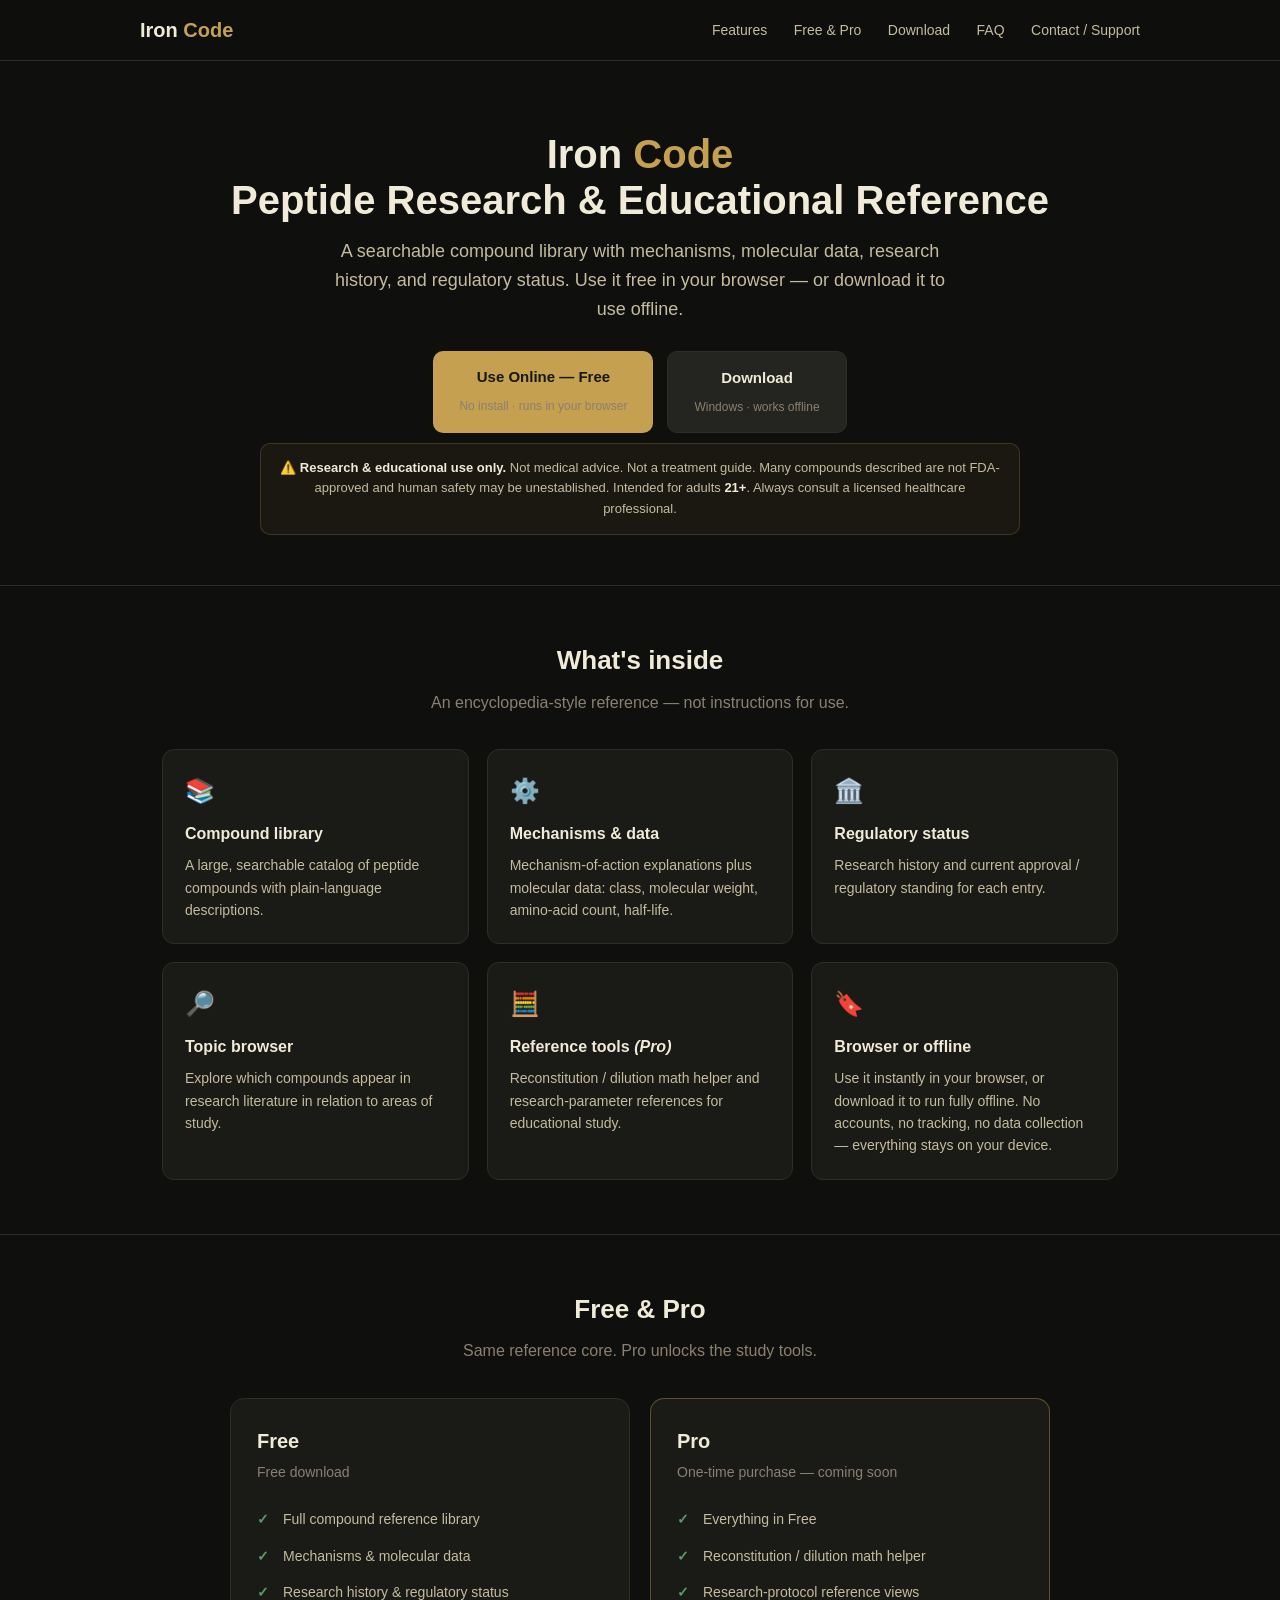
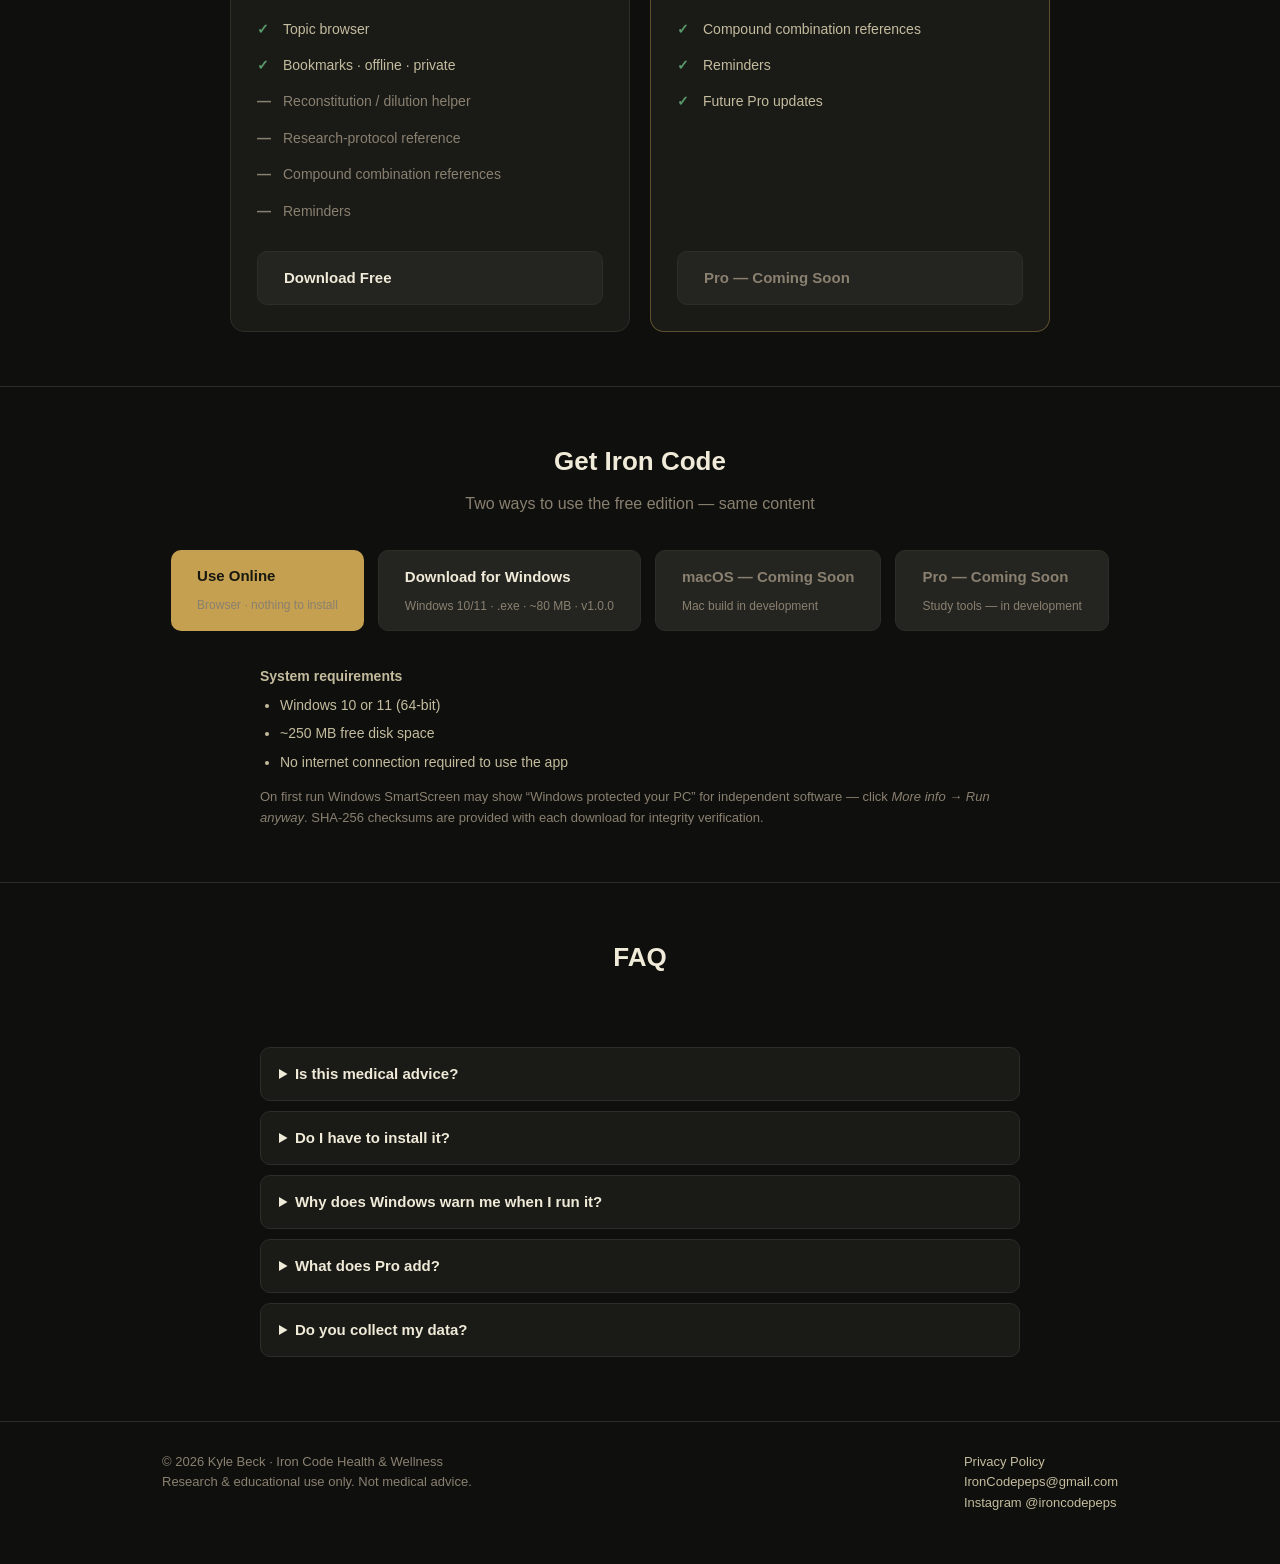
==== commit 7b008163: "Merge agent/contact-link-20260517-0749 into main (Kyle-approved)" ====
--- a/index.html
+++ b/index.html
@@ -125,6 +125,7 @@
       <a href="#pricing">Free &amp; Pro</a>
       <a href="#download">Download</a>
       <a href="#faq">FAQ</a>
+      <a href="mailto:IronCodepeps@gmail.com">Contact&nbsp;/&nbsp;Support</a>
     </nav>
   </div>
 </header>
